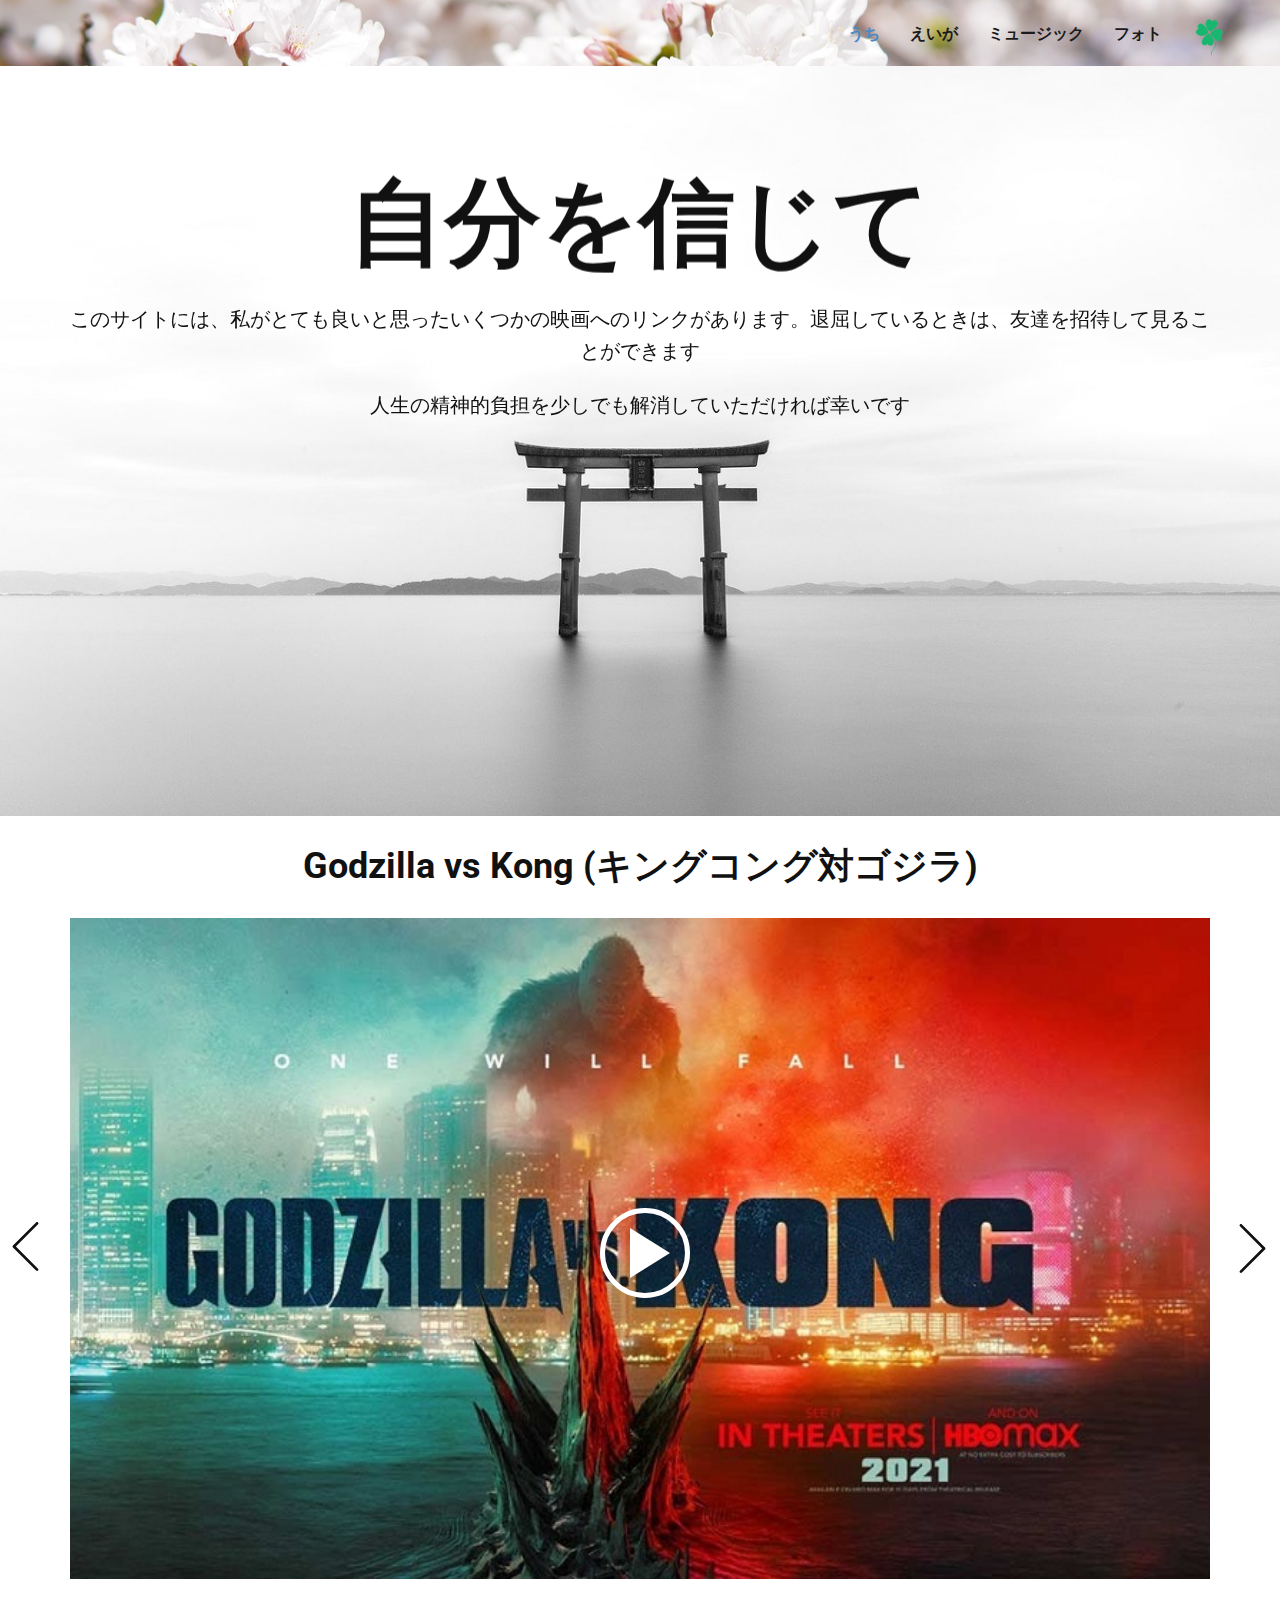
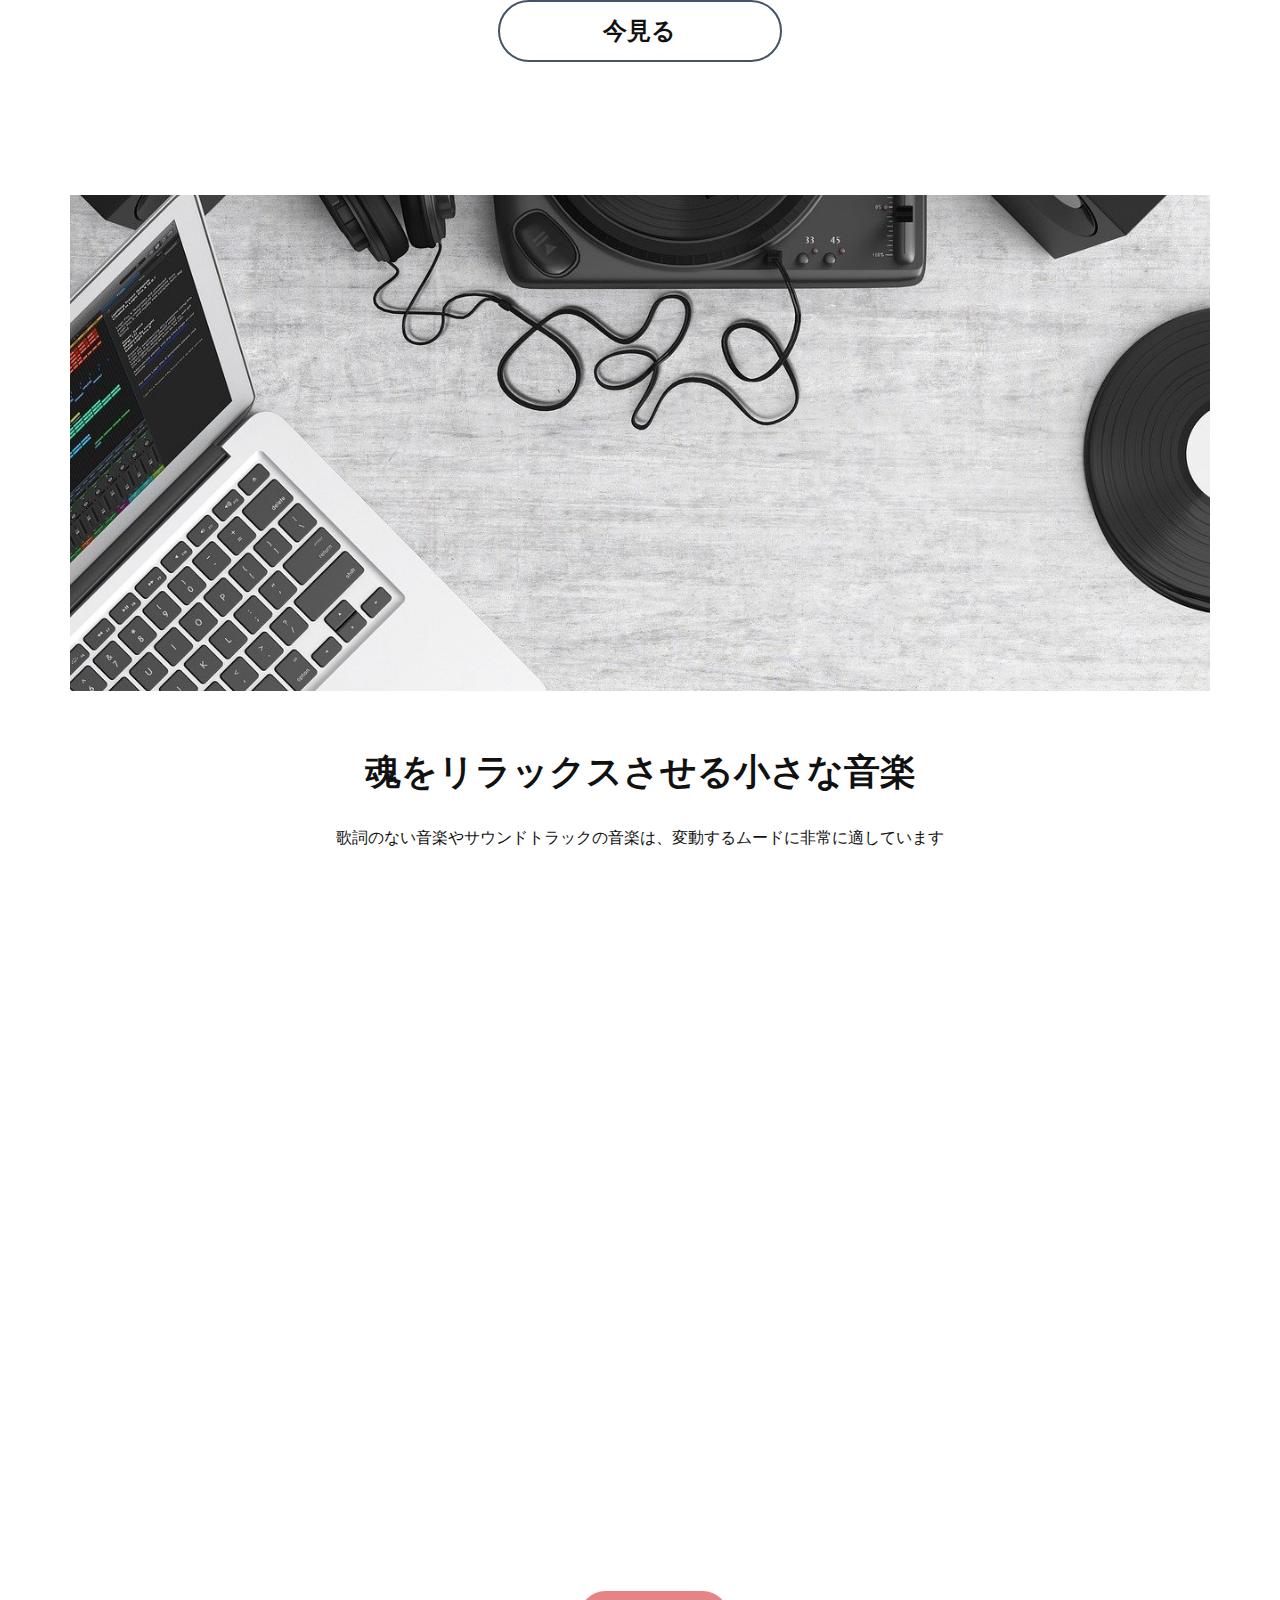
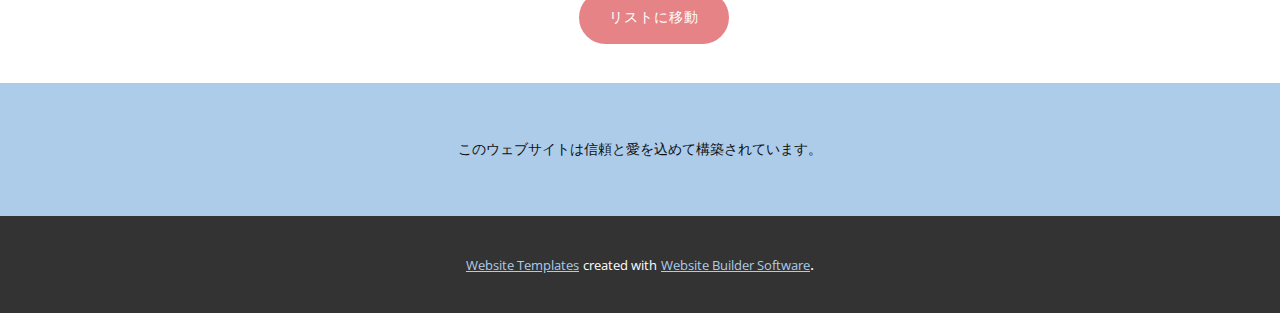
==== うち.html @ 63683cb4 "Add files via upload" ====
<!DOCTYPE html>
<html style="font-size: 16px;">
  <head>
    <meta name="viewport" content="width=device-width, initial-scale=1.0">
    <meta charset="utf-8">
    <meta name="keywords" content="自分を信じて">
    <meta name="description" content="​このウェブサイトは、退屈で退屈な流行の日の精神を強化することを目的として作成されました">
    <meta name="page_type" content="np-template-header-footer-from-plugin">
    <title>うち</title>
    <link rel="stylesheet" href="nicepage.css" media="screen">
<link rel="stylesheet" href="うち.css" media="screen">
    <script class="u-script" type="text/javascript" src="jquery.js" defer=""></script>
    <script class="u-script" type="text/javascript" src="nicepage.js" defer=""></script>
    <meta name="generator" content="Nicepage 3.23.0, nicepage.com">
    
    
    
    
    
    
    
    
    <link id="u-theme-google-font" rel="stylesheet" href="https://fonts.googleapis.com/css?family=Roboto:100,100i,300,300i,400,400i,500,500i,700,700i,900,900i|Open+Sans:300,300i,400,400i,600,600i,700,700i,800,800i">
    
    
    
    
    
    
    <script type="application/ld+json">{
		"@context": "http://schema.org",
		"@type": "Organization",
		"name": "",
		"logo": "images/istockphoto-1254566487-612x612-removebg-preview.png"
}</script>
    <meta name="theme-color" content="#478ac9">
    <meta property="og:title" content="うち">
    <meta property="og:description" content="​このウェブサイトは、退屈で退屈な流行の日の精神を強化することを目的として作成されました">
    <meta property="og:type" content="website">
  </head>
  <body class="u-body"><header class="u-clearfix u-header u-image u-sticky u-sticky-8713 u-valign-middle-sm u-header" id="sec-ef96" data-image-width="1280" data-image-height="855"><div class="u-clearfix u-sheet u-sheet-1">
        <a href="うち.html" data-page-id="220400551" class="u-image u-image-default u-logo u-image-1" data-image-width="500" data-image-height="500" title="うち">
          <img src="images/istockphoto-1254566487-612x612-removebg-preview.png" class="u-logo-image u-logo-image-1">
        </a>
        <nav class="u-menu u-menu-dropdown u-offcanvas u-menu-1" data-responsive-from="MD">
          <div class="menu-collapse" style="font-size: 1rem; letter-spacing: 0px; font-weight: 700; text-transform: uppercase;">
            <a class="u-button-style u-custom-active-border-color u-custom-active-color u-custom-border u-custom-border-color u-custom-border-radius u-custom-borders u-custom-hover-border-color u-custom-hover-color u-custom-left-right-menu-spacing u-custom-padding-bottom u-custom-text-active-color u-custom-text-color u-custom-text-hover-color u-custom-top-bottom-menu-spacing u-nav-link u-text-active-palette-1-base u-text-hover-palette-2-base" href="#" style="font-size: calc(1em + 10px); padding: 5px 0px;">
              <svg><use xmlns:xlink="http://www.w3.org/1999/xlink" xlink:href="#menu-hamburger"></use></svg>
              <svg version="1.1" xmlns="http://www.w3.org/2000/svg" xmlns:xlink="http://www.w3.org/1999/xlink"><defs><symbol id="menu-hamburger" viewBox="0 0 16 16" style="width: 16px; height: 16px;"><rect y="1" width="16" height="2"></rect><rect y="7" width="16" height="2"></rect><rect y="13" width="16" height="2"></rect>
</symbol>
</defs></svg>
            </a>
          </div>
          <div class="u-custom-menu u-nav-container">
            <ul class="u-nav u-spacing-30 u-unstyled u-nav-1"><li class="u-nav-item"><a class="u-button-style u-nav-link u-text-active-palette-1-base u-text-grey-90 u-text-hover-grey-90" href="うち.html" style="padding: 14px 0px;">うち</a>
</li><li class="u-nav-item"><a class="u-button-style u-nav-link u-text-active-palette-1-base u-text-grey-90 u-text-hover-grey-90" href="えいが.html" style="padding: 14px 0px;">えいが</a>
</li><li class="u-nav-item"><a class="u-button-style u-nav-link u-text-active-palette-1-base u-text-grey-90 u-text-hover-grey-90" href="ミュージック.html" style="padding: 14px 0px;">ミュージック</a>
</li><li class="u-nav-item"><a class="u-button-style u-nav-link u-text-active-palette-1-base u-text-grey-90 u-text-hover-grey-90" style="padding: 14px 0px;">フォト</a>
</li></ul>
          </div>
          <div class="u-custom-menu u-nav-container-collapse">
            <div class="u-black u-container-style u-inner-container-layout u-opacity u-opacity-95 u-sidenav">
              <div class="u-sidenav-overflow">
                <div class="u-menu-close"></div>
                <ul class="u-align-center u-nav u-popupmenu-items u-unstyled u-nav-2"><li class="u-nav-item"><a class="u-button-style u-nav-link" href="うち.html" style="padding: 16px 0px;">うち</a>
</li><li class="u-nav-item"><a class="u-button-style u-nav-link" href="えいが.html" style="padding: 16px 0px;">えいが</a>
</li><li class="u-nav-item"><a class="u-button-style u-nav-link" href="ミュージック.html" style="padding: 16px 0px;">ミュージック</a>
</li><li class="u-nav-item"><a class="u-button-style u-nav-link" style="padding: 16px 0px;">フォト</a>
</li></ul>
              </div>
            </div>
            <div class="u-black u-menu-overlay u-opacity u-opacity-70"></div>
          </div>
        </nav>
      </div></header>
    <section class="skrollable u-align-center u-clearfix u-image u-parallax u-section-1" src="" id="sec-85e0" data-image-width="1280" data-image-height="854">
      <div class="u-clearfix u-sheet u-sheet-1">
        <h1 class="u-align-center u-text u-text-default u-title u-text-1" data-animation-name="slideIn" data-animation-duration="1000" data-animation-delay="0" data-animation-direction="Down">自分を信じて</h1>
        <p class="u-align-center u-large-text u-text u-text-variant u-text-2" data-animation-name="fadeIn" data-animation-duration="1500" data-animation-delay="1000" data-animation-direction=""> このサイトには、私がとても良いと思ったいくつかの映画へのリンクがあ​​ります。退屈しているときは、友達を招待して見ることができます</p>
        <h5 class="u-align-center u-text u-text-default u-text-3" data-animation-name="fadeIn" data-animation-duration="1500" data-animation-delay="2000" data-animation-direction=""> 人生の精神的負担を少しでも解消していただければ幸いです</h5>
      </div>
    </section>
    <section id="carousel_d64b" class="u-carousel u-carousel-fade u-slide u-valign-middle-xs u-block-33c3-1" data-u-ride="false" data-interval="0" data-pause="false">
      <ol class="u-absolute-hcenter-lg u-absolute-hcenter-xl u-absolute-hcenter-xs u-carousel-indicators u-hidden-lg u-hidden-xl u-block-33c3-5">
        <li data-u-target="#carousel_d64b" class="u-active u-active-black u-grey-30" data-u-slide-to="0" style="background-image: none; height: 6px; width: 20px;"></li>
        <li data-u-target="#carousel_d64b" class="u-active-black u-grey-30" data-u-slide-to="1" style="background-image: none; height: 6px; width: 20px;"></li>
        <li data-u-target="#carousel_d64b" class="u-active-black u-grey-30" data-u-slide-to="2" style="background-image: none; height: 6px; width: 20px;"></li>
        <li data-u-target="#carousel_d64b" class="u-active-black u-grey-30" data-u-slide-to="3" style="background-image: none; height: 6px; width: 20px;"></li>
        <li data-u-target="#carousel_d64b" class="u-active-black u-grey-30" style="background-image: none; height: 6px; width: 20px;" data-u-slide-to="4"></li>
        <li data-u-target="#carousel_d64b" class="u-active-black u-grey-30" style="background-image: none; height: 6px; width: 20px;" data-u-slide-to="5"></li>
        <li data-u-target="#carousel_d64b" class="u-active-black u-grey-30" style="background-image: none; height: 6px; width: 20px;" data-u-slide-to="6"></li>
        <li data-u-target="#carousel_d64b" class="u-active-black u-grey-30" style="background-image: none; height: 6px; width: 20px;" data-u-slide-to="7"></li>
      </ol>
      <div class="u-carousel-inner" role="listbox">
        <div class="u-active u-align-center u-carousel-item u-clearfix u-white u-section-2-1">
          <div class="u-clearfix u-sheet u-sheet-1">
            <h2 class="u-text u-text-default u-text-1">Godzilla vs Kong (キングコング対ゴジラ)</h2>
            <div class="u-expanded-width-xs u-video u-video-contain u-video-1">
              <div class="embed-responsive embed-responsive-1">
                <iframe style="position: absolute;top: 0;left: 0;width: 100%;height: 100%;" class="embed-responsive-item" data-src="https://www.youtube.com/embed/odM92ap8_c0?mute=1&amp;showinfo=1&amp;controls=1&amp;start=0" data-poster="images/Godzilla-Kong-Film-5421a1.jpg" frameborder="0" allowfullscreen=""></iframe>
                <button class="u-video-poster u-video-poster-1" data-src="images/Godzilla-Kong-Film-5421a1.jpg"></button>
              </div>
            </div>
            <a href="https://phimmoiplus.net/info/godzilla-dai-chien-kong-pm8757" class="u-border-2 u-border-palette-1-dark-2 u-btn u-btn-round u-button-style u-hover-black u-radius-50 u-white u-btn-1" target="_blank"> 今見る</a>
          </div>
        </div>
        <div class="u-align-center u-carousel-item u-clearfix u-section-2-2">
          <div class="u-clearfix u-sheet u-sheet-1">
            <h2 class="u-text u-text-default u-text-1">
              <span style="font-weight: 700;">A Quiet Place</span> (<b>クワイエット・プレイス)</b>
            </h2>
            <div class="u-expanded-width-xs u-video u-video-contain u-video-1">
              <div class="embed-responsive embed-responsive-1">
                <iframe style="position: absolute;top: 0;left: 0;width: 100%;height: 100%;" class="embed-responsive-item" data-src="https://www.youtube.com/embed/WR7cc5t7tv8?mute=0&amp;showinfo=1&amp;controls=1&amp;start=0" data-poster="images/A-Quiet-Place-film.jpg" frameborder="0" allowfullscreen=""></iframe>
                <button class="u-video-poster u-video-poster-1" data-src="images/A-Quiet-Place-film.jpg"></button>
              </div>
            </div>
            <a href="https://phimmoiplus.net/info/vung-dat-cam-lang-pm390" class="u-border-2 u-border-palette-1-dark-2 u-btn u-btn-round u-button-style u-hover-black u-radius-50 u-white u-btn-1" target="_blank"> 今見る</a>
          </div>
        </div>
        <div class="u-align-center u-carousel-item u-clearfix u-section-2-3">
          <div class="u-clearfix u-sheet u-sheet-1">
            <h2 class="u-text u-text-default u-text-1"> A Quiet Place Part II&nbsp;(<b></b>クワイエット・プレイス 破られた沈黙<b>)</b>
            </h2>
            <div class="u-expanded-width-xs u-video u-video-contain u-video-1">
              <div class="embed-responsive embed-responsive-1">
                <iframe style="position: absolute;top: 0;left: 0;width: 100%;height: 100%;" class="embed-responsive-item" data-src="https://www.youtube.com/embed/BpdDN9d9Jio?mute=0&amp;showinfo=1&amp;controls=1&amp;start=0" data-poster="images/quiet-place-2.jpg" frameborder="0" allowfullscreen=""></iframe>
                <button class="u-video-poster u-video-poster-1" data-src="images/quiet-place-2.jpg"></button>
              </div>
            </div>
            <a href="https://phimmoiplus.net/info/vung-dat-cam-lang-2-pm7931" class="u-border-2 u-border-palette-1-dark-2 u-btn u-btn-round u-button-style u-hover-black u-radius-50 u-white u-btn-1" target="_blank"> 今見る</a>
          </div>
        </div>
        <div class="u-align-center u-carousel-item u-clearfix u-section-2-4">
          <div class="u-clearfix u-sheet u-sheet-1">
            <h2 class="u-text u-text-default u-text-1">The Suicide Squad (スーサイド・スクワッド)</h2>
            <div class="u-expanded-width-xs u-video u-video-contain u-video-1">
              <div class="embed-responsive embed-responsive-1">
                <iframe style="position: absolute;top: 0;left: 0;width: 100%;height: 100%;" class="embed-responsive-item" data-src="https://www.youtube.com/embed/eg5ciqQzmK0?mute=0&amp;showinfo=1&amp;controls=1&amp;start=0" data-poster="images/The-Suicide-Squad-Online-Quad-1200.jpg" frameborder="0" allowfullscreen=""></iframe>
                <button class="u-video-poster u-video-poster-1" data-src="images/The-Suicide-Squad-Online-Quad-1200.jpg"></button>
              </div>
            </div>
            <a href="https://vphimzz.net/phim/the-suicide-squad-biet-doi-cam-tu-AHAFE/" class="u-border-2 u-border-palette-1-dark-2 u-btn u-btn-round u-button-style u-hover-black u-radius-50 u-white u-btn-1" target="_blank"> 今見る</a>
          </div>
        </div>
        <div class="u-align-center u-carousel-item u-clearfix u-section-2-5">
          <div class="u-clearfix u-sheet u-sheet-1">
            <h2 class="u-text u-text-default u-text-1">The dog of flanders (劇場版 フランダースの犬)</h2>
            <div class="u-expanded-width-xs u-video u-video-contain u-video-1">
              <div class="embed-responsive embed-responsive-1">
                <iframe style="position: absolute;top: 0;left: 0;width: 100%;height: 100%;" class="embed-responsive-item" data-src="https://www.youtube.com/embed/FgVKf8tgOug?mute=0&amp;showinfo=1&amp;controls=0&amp;start=0" data-poster="images/3975850.webp" frameborder="0" allowfullscreen=""></iframe>
                <button class="u-video-poster u-video-poster-1" data-src="images/3975850.webp"></button>
              </div>
            </div>
            <a href="https://youtu.be/51gIV1WOxdI" class="u-border-2 u-border-palette-1-dark-2 u-btn u-btn-round u-button-style u-hover-black u-radius-50 u-white u-btn-1" target="_blank"> 今見る</a>
          </div>
        </div>
        <div class="u-align-center u-carousel-item u-clearfix u-section-2-6">
          <div class="u-clearfix u-sheet u-sheet-1">
            <h2 class="u-text u-text-default u-text-1">Grave Of The Fireflies (​火垂るの墓)</h2>
            <div class="u-expanded-width-xs u-video u-video-contain u-video-1">
              <div class="embed-responsive embed-responsive-1">
                <iframe style="position: absolute;top: 0;left: 0;width: 100%;height: 100%;" class="embed-responsive-item" data-src="https://www.youtube.com/embed/4vPeTSRd580?mute=0&amp;showinfo=1&amp;controls=1&amp;start=0" data-poster="images/1-152394173625611810640041.jpg" frameborder="0" allowfullscreen=""></iframe>
                <button class="u-video-poster u-video-poster-1" data-src="images/1-152394173625611810640041.jpg"></button>
              </div>
            </div>
            <a href="https://youtu.be/8qmKpoEhqzg" class="u-border-2 u-border-palette-1-dark-2 u-btn u-btn-round u-button-style u-hover-black u-radius-50 u-white u-btn-1" target="_blank"> 今見る</a>
          </div>
        </div>
        <div class="u-align-center u-carousel-item u-clearfix u-section-2-7">
          <div class="u-clearfix u-sheet u-sheet-1">
            <h2 class="u-text u-text-default u-text-1"> Hotarubi no Mori e&nbsp;(<b></b> 蛍火の杜へ<b>)</b>
            </h2>
            <div class="u-expanded-width-xs u-video u-video-contain u-video-1">
              <div class="embed-responsive embed-responsive-1">
                <iframe style="position: absolute;top: 0;left: 0;width: 100%;height: 100%;" class="embed-responsive-item" data-src="https://www.youtube.com/embed/zOc3pbvFAww?mute=0&amp;showinfo=1&amp;controls=1&amp;start=0" data-poster="images/MV5BM2FkZjM5ODUtMGM0OC00ZTk2LWFjZDYtNmIzMGRhZWY0MjExXkEyXkFqcGdeQXVyNDgyODgxNjE._V1_1.jpg" frameborder="0" allowfullscreen=""></iframe>
                <button class="u-video-poster u-video-poster-1" data-src="images/MV5BM2FkZjM5ODUtMGM0OC00ZTk2LWFjZDYtNmIzMGRhZWY0MjExXkEyXkFqcGdeQXVyNDgyODgxNjE._V1_1.jpg"></button>
              </div>
            </div>
            <a href="https://dongphym.co/en/movie/lac-vao-khu-rung-dom-dom-into-the-forest-of-fireflies-light-hotarubi-no-mori-e-2011_1crynQbW.html" class="u-border-2 u-border-palette-1-dark-2 u-btn u-btn-round u-button-style u-hover-black u-radius-50 u-white u-btn-1" target="_blank"> 今見る</a>
          </div>
        </div>
        <div class="u-align-center u-carousel-item u-clearfix u-palette-4-light-3 u-section-2-8">
          <div class="u-clearfix u-sheet u-sheet-1">
            <h2 class="u-text u-text-default u-text-1"> A Silent Voice (<b></b> 聲の形<b>)</b>
            </h2>
            <div class="u-expanded-width-xs u-video u-video-contain u-video-1">
              <div class="embed-responsive embed-responsive-1">
                <iframe style="position: absolute;top: 0;left: 0;width: 100%;height: 100%;" class="embed-responsive-item" data-src="https://www.youtube.com/embed/nfK6UgLra7g?mute=0&amp;showinfo=1&amp;controls=1&amp;start=0" data-poster="images/4308800_A-Silent-Voice-The-Movie.jpg" frameborder="0" allowfullscreen=""></iframe>
                <button class="u-video-poster u-video-poster-1" data-src="images/4308800_A-Silent-Voice-The-Movie.jpg"></button>
              </div>
            </div>
            <a href="https://phimmoiplus.net/xem/phim-dang-hinh-thanh-am-pm73829" class="u-border-2 u-border-palette-1-dark-2 u-btn u-btn-round u-button-style u-hover-black u-radius-50 u-white u-btn-1" target="_blank"> 今見る</a>
          </div>
        </div>
      </div>
      <a class="u-carousel-control u-carousel-control-prev u-hidden-md u-hidden-sm u-hidden-xs u-icon-circle u-text-body-color u-block-33c3-3" href="#carousel_d64b" role="button" data-u-slide="prev">
        <span aria-hidden="true">
          <svg viewBox="0 0 477.175 477.175"><path d="M145.188,238.575l215.5-215.5c5.3-5.3,5.3-13.8,0-19.1s-13.8-5.3-19.1,0l-225.1,225.1c-5.3,5.3-5.3,13.8,0,19.1l225.1,225
                    c2.6,2.6,6.1,4,9.5,4s6.9-1.3,9.5-4c5.3-5.3,5.3-13.8,0-19.1L145.188,238.575z"></path></svg>
        </span>
        <span class="sr-only">Previous</span>
      </a>
      <a class="u-carousel-control u-carousel-control-next u-hidden-md u-hidden-sm u-hidden-xs u-icon-circle u-text-body-color u-block-33c3-4" href="#carousel_d64b" role="button" data-u-slide="next">
        <span aria-hidden="true">
          <svg viewBox="0 0 477.175 477.175"><path d="M360.731,229.075l-225.1-225.1c-5.3-5.3-13.8-5.3-19.1,0s-5.3,13.8,0,19.1l215.5,215.5l-215.5,215.5
                    c-5.3,5.3-5.3,13.8,0,19.1c2.6,2.6,6.1,4,9.5,4c3.4,0,6.9-1.3,9.5-4l225.1-225.1C365.931,242.875,365.931,234.275,360.731,229.075z"></path></svg>
        </span>
        <span class="sr-only">Next</span>
      </a>
    </section>
    <section class="u-clearfix u-section-3" id="sec-c1f1">
      <div class="u-clearfix u-sheet u-sheet-1">
        <div class="u-clearfix u-expanded-width u-gutter-0 u-layout-wrap u-layout-wrap-1">
          <div class="u-gutter-0 u-layout">
            <div class="u-layout-col">
              <div class="u-align-left u-container-style u-image u-layout-cell u-size-30 u-image-1" data-image-width="150" data-image-height="90">
                <div class="u-container-layout u-container-layout-1"></div>
              </div>
              <div class="u-align-center u-container-style u-layout-cell u-size-30 u-white u-layout-cell-2">
                <div class="u-container-layout u-container-layout-2">
                  <h2 class="u-align-center u-text u-text-default u-text-1"> 魂をリラックスさせる小さな音楽</h2>
                  <p class="u-align-center u-text u-text-2"> 歌詞のない音楽やサウンドトラックの音楽は、変動するムードに非常に適しています</p>
                  <div class="u-video u-video-contain u-video-1">
                    <div class="embed-responsive embed-responsive-1">
                      <iframe style="position: absolute;top: 0;left: 0;width: 100%;height: 100%;" class="embed-responsive-item" src="https://player.vimeo.com/video/587649951?loop=0&amp;muted=0&amp;title=0" frameborder="0" allowfullscreen=""></iframe>
                    </div>
                  </div>
                  <div class="u-video u-video-contain u-video-2">
                    <div class="embed-responsive embed-responsive-2">
                      <iframe style="position: absolute;top: 0;left: 0;width: 100%;height: 100%;" class="embed-responsive-item" src="https://player.vimeo.com/video/587651336?loop=0&amp;muted=0&amp;title=0" frameborder="0" allowfullscreen=""></iframe>
                    </div>
                  </div>
                </div>
              </div>
            </div>
          </div>
        </div>
      </div>
    </section>
    <section class="u-clearfix u-section-4" id="sec-bfe0">
      <div class="u-clearfix u-sheet u-sheet-1">
        <div class="u-video u-video-contain u-video-1" data-animation-name="" data-animation-duration="0" data-animation-delay="0" data-animation-direction="">
          <div class="embed-responsive embed-responsive-1">
            <iframe style="position: absolute;top: 0;left: 0;width: 100%;height: 100%;" class="embed-responsive-item" src="https://player.vimeo.com/video/587652229?loop=0&amp;muted=0&amp;title=0" frameborder="0" allowfullscreen=""></iframe>
          </div>
        </div>
        <div class="u-video u-video-contain u-video-2" data-animation-name="" data-animation-duration="0" data-animation-delay="0" data-animation-direction="">
          <div class="embed-responsive embed-responsive-2">
            <iframe style="position: absolute;top: 0;left: 0;width: 100%;height: 100%;" class="embed-responsive-item" src="https://player.vimeo.com/video/587653311?loop=0&amp;muted=0&amp;title=0" frameborder="0" allowfullscreen=""></iframe>
          </div>
        </div>
        <a href="#" class="u-border-none u-btn u-btn-round u-button-style u-palette-2-light-1 u-radius-29 u-btn-1"> リストに移動</a>
      </div>
    </section>
    
    
    
    <footer class="u-align-center u-clearfix u-footer u-palette-1-light-2 u-footer" id="sec-8311"><div class="u-clearfix u-sheet u-sheet-1">
        <p class="u-small-text u-text u-text-variant u-text-1"> このウェブサイトは信頼と愛を込めて構築されています。</p>
      </div></footer>
    <section class="u-backlink u-clearfix u-grey-80">
      <a class="u-link" href="https://nicepage.com/website-templates" target="_blank">
        <span>Website Templates</span>
      </a>
      <p class="u-text">
        <span>created with</span>
      </p>
      <a class="u-link" href="https://nicepage.com/" target="_blank">
        <span>Website Builder Software</span>
      </a>. 
    </section>
  </body>
</html>
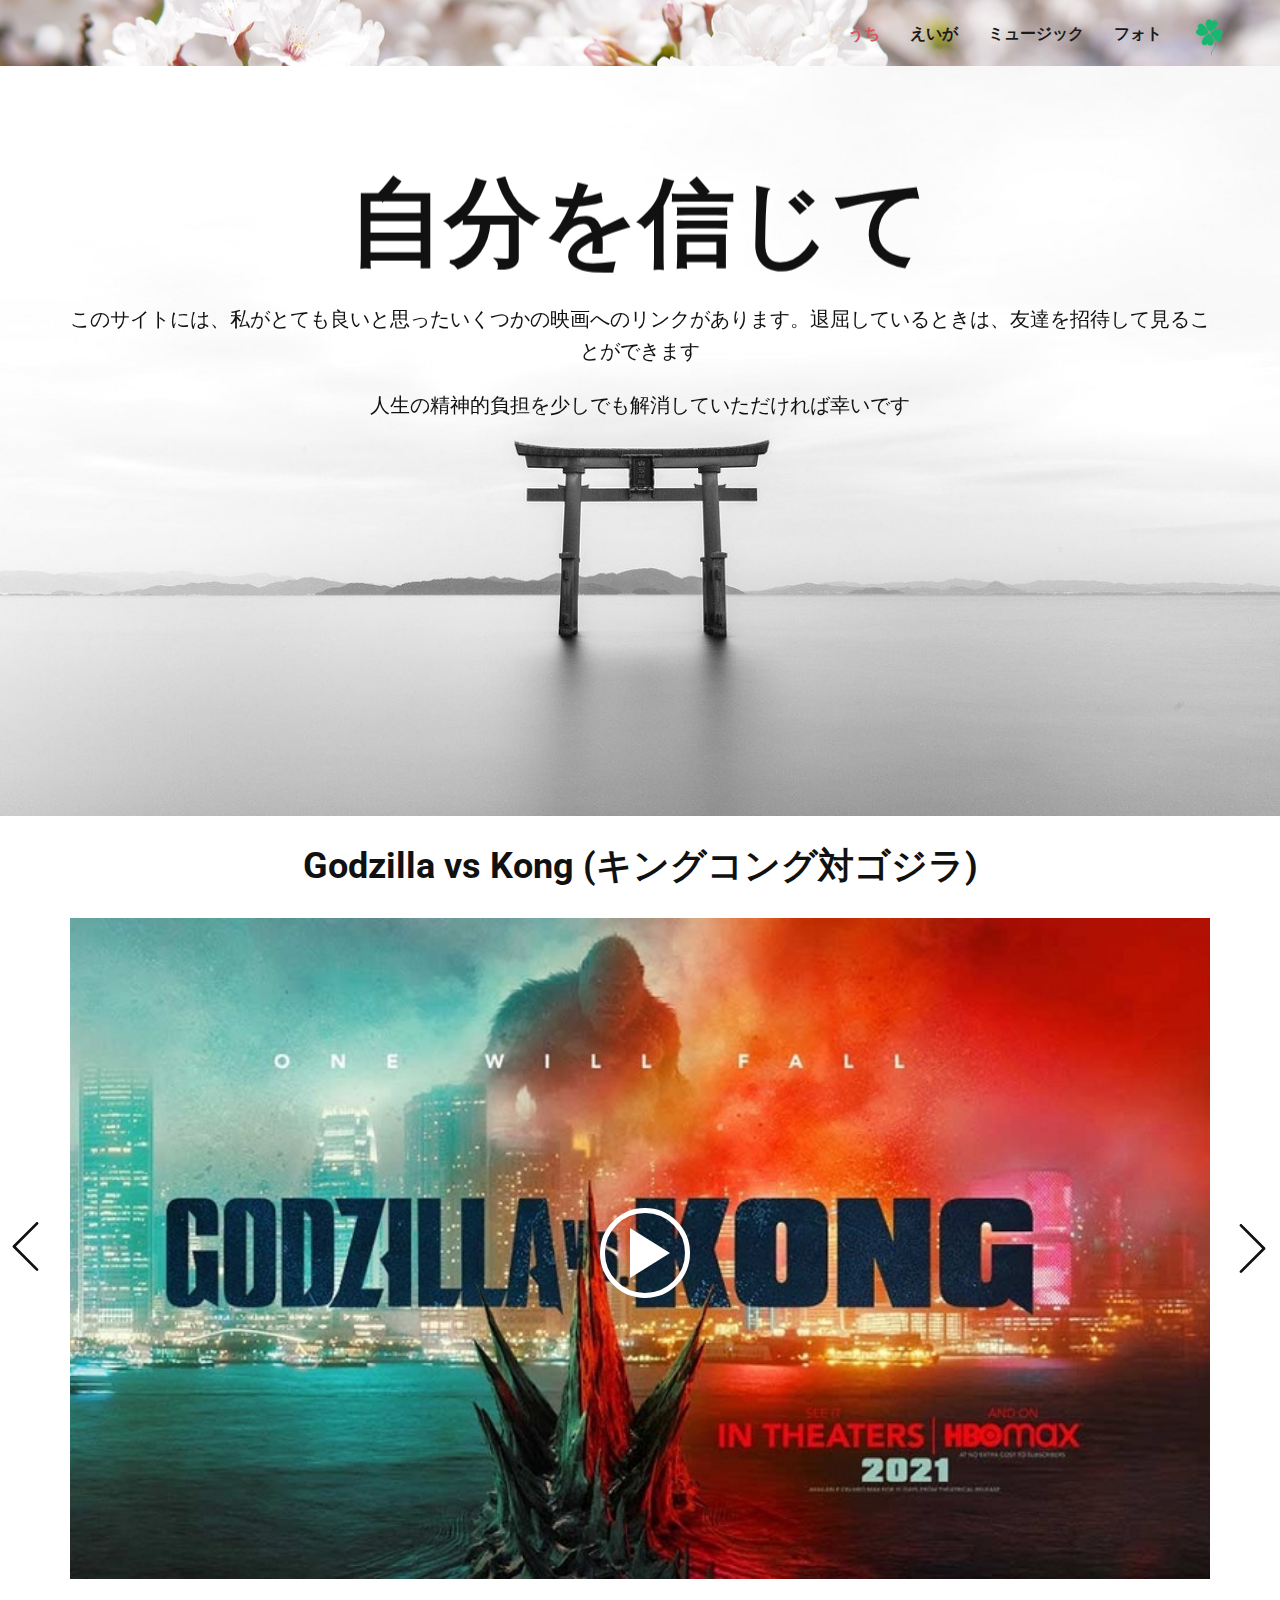
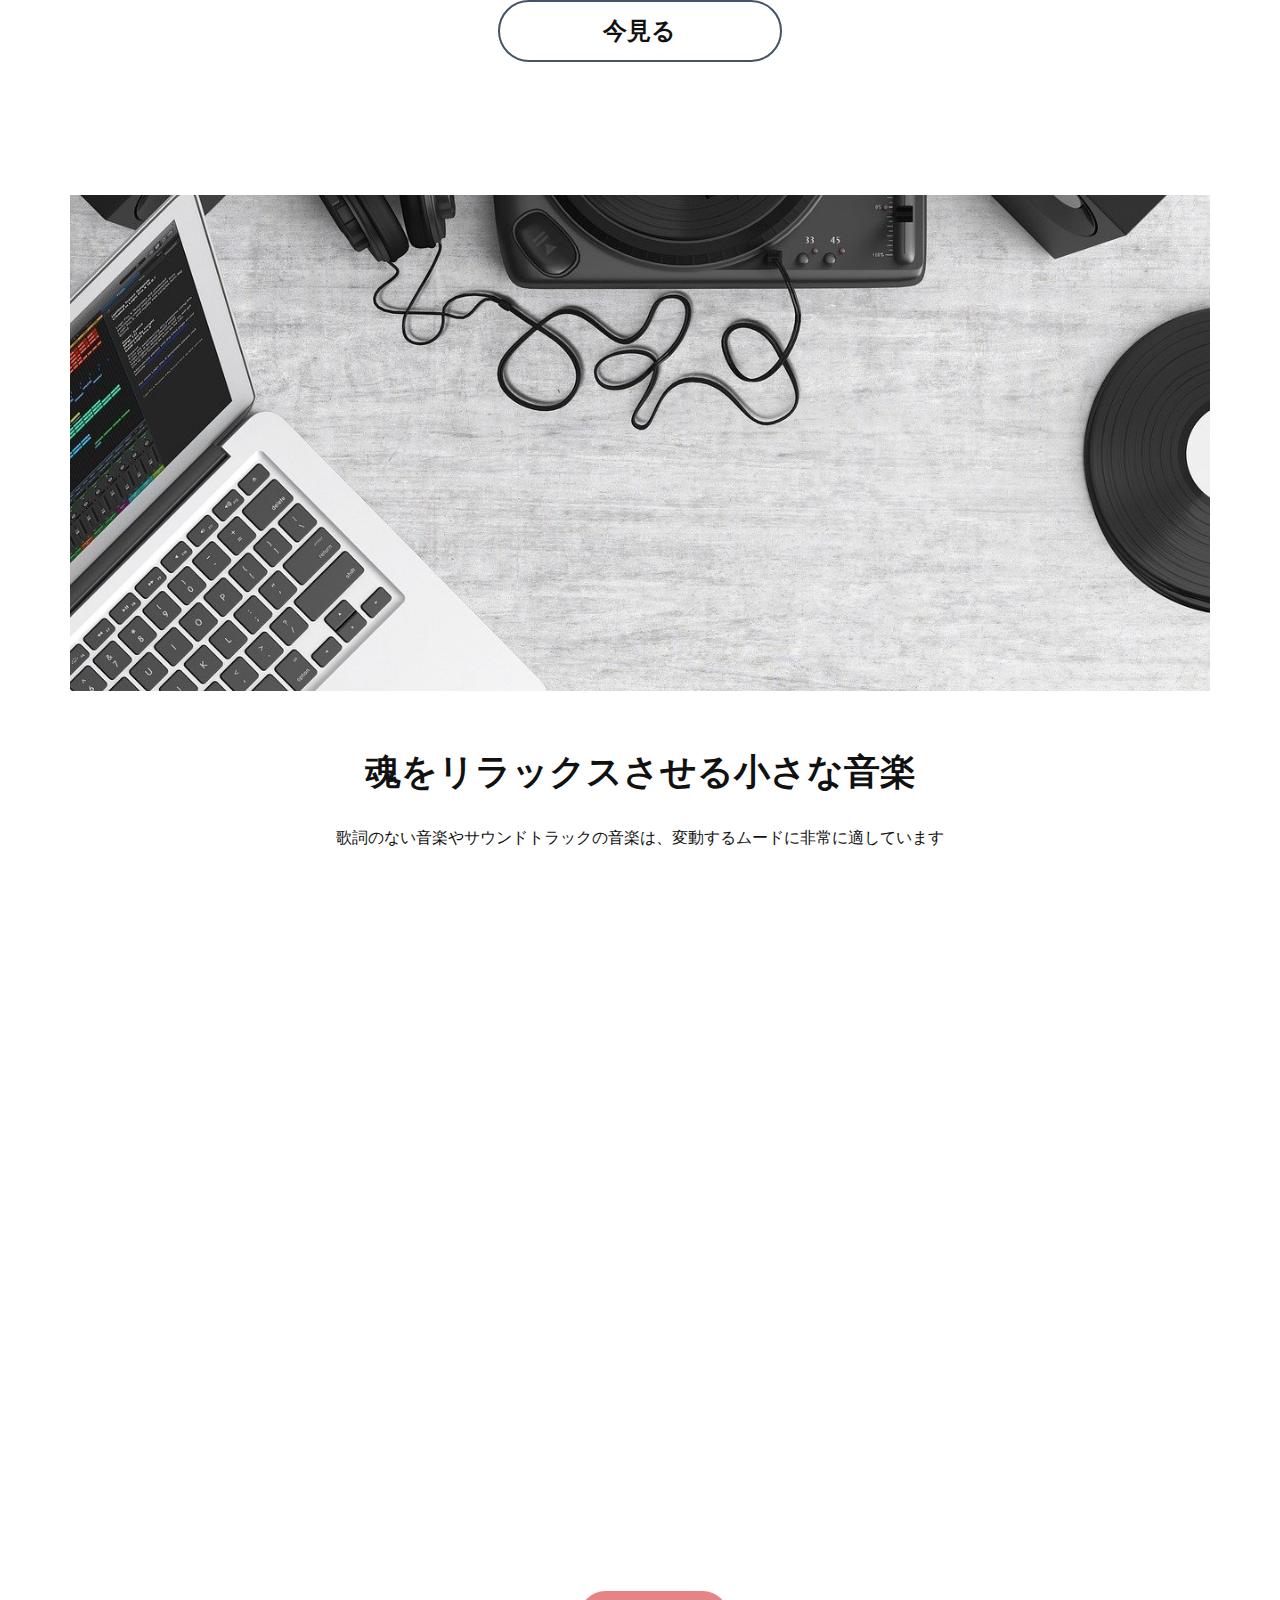
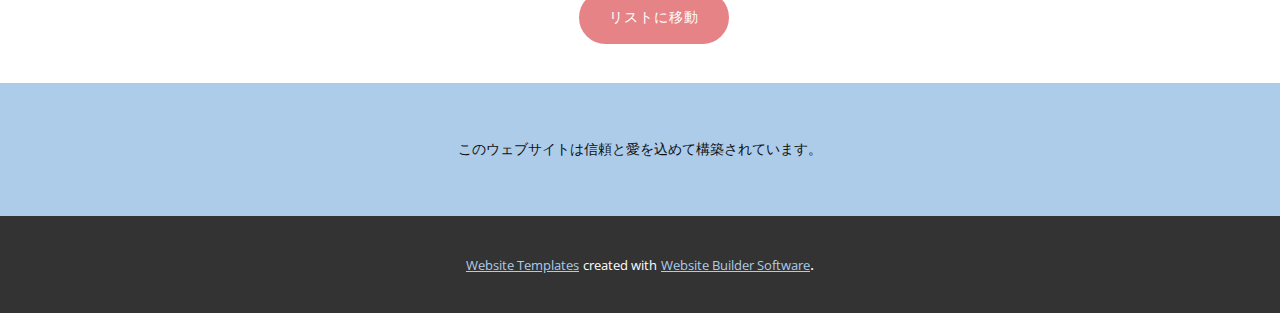
==== commit b5d265a3: "Add files via upload" ====
--- a/うち.html
+++ b/うち.html
@@ -52,10 +52,10 @@
             </a>
           </div>
           <div class="u-custom-menu u-nav-container">
-            <ul class="u-nav u-spacing-30 u-unstyled u-nav-1"><li class="u-nav-item"><a class="u-button-style u-nav-link u-text-active-palette-1-base u-text-grey-90 u-text-hover-grey-90" href="うち.html" style="padding: 14px 0px;">うち</a>
-</li><li class="u-nav-item"><a class="u-button-style u-nav-link u-text-active-palette-1-base u-text-grey-90 u-text-hover-grey-90" href="えいが.html" style="padding: 14px 0px;">えいが</a>
-</li><li class="u-nav-item"><a class="u-button-style u-nav-link u-text-active-palette-1-base u-text-grey-90 u-text-hover-grey-90" href="ミュージック.html" style="padding: 14px 0px;">ミュージック</a>
-</li><li class="u-nav-item"><a class="u-button-style u-nav-link u-text-active-palette-1-base u-text-grey-90 u-text-hover-grey-90" style="padding: 14px 0px;">フォト</a>
+            <ul class="u-nav u-spacing-30 u-unstyled u-nav-1"><li class="u-nav-item"><a class="u-button-style u-nav-link u-text-active-palette-2-base u-text-grey-90 u-text-hover-grey-90" href="うち.html" style="padding: 14px 0px;">うち</a>
+</li><li class="u-nav-item"><a class="u-button-style u-nav-link u-text-active-palette-2-base u-text-grey-90 u-text-hover-grey-90" href="えいが.html" style="padding: 14px 0px;">えいが</a>
+</li><li class="u-nav-item"><a class="u-button-style u-nav-link u-text-active-palette-2-base u-text-grey-90 u-text-hover-grey-90" href="ミュージック.html" style="padding: 14px 0px;">ミュージック</a>
+</li><li class="u-nav-item"><a class="u-button-style u-nav-link u-text-active-palette-2-base u-text-grey-90 u-text-hover-grey-90" style="padding: 14px 0px;">フォト</a>
 </li></ul>
           </div>
           <div class="u-custom-menu u-nav-container-collapse">
@@ -239,7 +239,7 @@
       </div>
     </section>
     <section class="u-clearfix u-section-4" id="sec-bfe0">
-      <div class="u-clearfix u-sheet u-sheet-1">
+      <div class="u-clearfix u-sheet u-valign-top-md u-valign-top-sm u-sheet-1">
         <div class="u-video u-video-contain u-video-1" data-animation-name="" data-animation-duration="0" data-animation-delay="0" data-animation-direction="">
           <div class="embed-responsive embed-responsive-1">
             <iframe style="position: absolute;top: 0;left: 0;width: 100%;height: 100%;" class="embed-responsive-item" src="https://player.vimeo.com/video/587652229?loop=0&amp;muted=0&amp;title=0" frameborder="0" allowfullscreen=""></iframe>
--- a/nicepage.css
+++ b/nicepage.css
@@ -34635,13 +34635,16 @@
   }
 
   .u-header .u-image-1 {
-    width: 61px;
-    height: 60px;
-    margin-right: 11px;
+    width: 47px;
+    height: 48px;
+    margin-top: 14px;
+    margin-right: 46px;
   }
 
   .u-header .u-menu-1 {
-    margin-right: -26px;
+    margin-top: -42px;
+    margin-right: 10px;
+    margin-bottom: 20px;
   }
 }
 @media (max-width: 767px) {
@@ -34652,11 +34655,14 @@
   .u-header .u-image-1 {
     width: 40px;
     height: 47px;
-    margin-right: 11px;
+    margin-top: 5px;
+    margin-right: 39px;
   }
 
   .u-header .u-menu-1 {
-    margin-right: -26px;
+    margin-top: -41px;
+    margin-right: 0;
+    margin-bottom: 10px;
   }
 }
 @media (max-width: 575px) {
@@ -34665,14 +34671,15 @@
   }
 
   .u-header .u-image-1 {
-    width: 33px;
+    width: 32px;
     height: 35px;
-    margin-top: 3px;
+    margin-top: 8px;
+    margin-right: 33px;
   }
 
   .u-header .u-menu-1 {
     margin-top: -35px;
-    margin-bottom: 10px;
+    margin-bottom: 7px;
   }
 }
 .u-footer {
--- a/うち.css
+++ b/うち.css
@@ -683,6 +683,7 @@
   }
 }.u-section-1 {
   background-image: url("images/c94d2cd74ef39c611652676879395d078bb508276872fcda542c952730b86dfe2f20aa4fafbcc23a1c334d6a94f45b4f5d42e780074dc2d5025112_1280.jpg");
+  background-position: 50% 50%;
 }
 
 .u-section-1 .u-sheet-1 {
@@ -711,10 +712,6 @@
 }
 
 @media (max-width: 1199px) {
-  .u-section-1 {
-    background-position: 50% 50%;
-  }
-
   .u-section-1 .u-sheet-1 {
     min-height: 660px;
   }
@@ -733,6 +730,10 @@
 }
 
 @media (max-width: 767px) {
+  .u-section-1 {
+    background-position: 50% 50%;
+  }
+
   .u-section-1 .u-sheet-1 {
     min-height: 415px;
   }
@@ -874,7 +875,6 @@
 .u-section-3 .u-image-1 {
   background-image: url("images/a0167f15b4ebb15ee68799f2e33ab2dd10016acc10f25abef2b8da4a173257d99e7ce2afe2b0b5da08632894a30aba4fbb7dca51b0d04c635298ca_1280.jpg");
   min-height: 496px;
-  background-position: 50% 50%;
 }
 
 .u-section-3 .u-container-layout-1 {
@@ -944,6 +944,13 @@
     margin-right: 357px;
     margin-left: 0;
   }
+
+  .u-section-3 .u-video-2 {
+    margin-top: 20px;
+    margin-right: 357px;
+    margin-left: 0;
+    margin-bottom: initial;
+  }
 }
 
 @media (max-width: 991px) {
@@ -953,6 +960,7 @@
 
   .u-section-3 .u-image-1 {
     min-height: 313px;
+    background-position: 50% 50%;
   }
 
   .u-section-3 .u-container-layout-1 {
@@ -961,7 +969,7 @@
   }
 
   .u-section-3 .u-layout-cell-2 {
-    min-height: 100px;
+    min-height: 798px;
   }
 
   .u-section-3 .u-container-layout-2 {
@@ -969,8 +977,19 @@
     padding-right: 30px;
   }
 
+  .u-section-3 .u-text-2 {
+    width: auto;
+    margin-top: 19px;
+  }
+
   .u-section-3 .u-video-1 {
-    margin-right: 150px;
+    margin-top: 31px;
+    margin-left: auto;
+    margin-right: auto;
+  }
+
+  .u-section-3 .u-video-2 {
+    margin: 18px auto 0;
   }
 }
 
@@ -992,13 +1011,21 @@
     padding-right: 10px;
   }
 
+  .u-section-3 .u-layout-cell-2 {
+    min-height: 862px;
+  }
+
   .u-section-3 .u-container-layout-2 {
     padding-left: 10px;
     padding-right: 10px;
   }
 
   .u-section-3 .u-video-1 {
-    margin-right: 10px;
+    margin-top: 45px;
+  }
+
+  .u-section-3 .u-video-2 {
+    margin-top: 21px;
   }
 }
 
@@ -1007,24 +1034,22 @@
     min-height: 547px;
   }
 
-  .u-section-3 .u-layout-wrap-1 {
-    min-height: 365px;
-  }
-
   .u-section-3 .u-image-1 {
     min-height: 354px;
+  }
+
+  .u-section-3 .u-layout-cell-2 {
+    min-height: 100px;
   }
 
   .u-section-3 .u-video-1 {
     width: 320px;
     height: 180px;
-    margin-right: 0;
   }
 
   .u-section-3 .u-video-2 {
     width: 320px;
     height: 180px;
-    margin-top: -180px;
   }
 }.u-section-4 .u-sheet-1 {
   min-height: 417px;
@@ -1063,46 +1088,60 @@
 }
 
 @media (max-width: 1199px) {
+  .u-section-4 .u-video-2 {
+    margin-top: 20px;
+    margin-right: auto;
+    margin-left: 60px;
+    margin-bottom: initial;
+  }
+
   .u-section-4 .u-btn-1 {
-    margin-right: 281px;
+    margin-right: auto;
+    margin-left: 60px;
   }
 }
 
 @media (max-width: 991px) {
+  .u-section-4 .u-sheet-1 {
+    min-height: 723px;
+  }
+
+  .u-section-4 .u-video-1 {
+    margin-left: auto;
+  }
+
+  .u-section-4 .u-video-2 {
+    margin-left: auto;
+    margin-bottom: 0;
+  }
+
   .u-section-4 .u-btn-1 {
-    margin-right: 61px;
-  }
-}
-
-@media (max-width: 767px) {
-  .u-section-4 .u-video-1 {
-    margin-left: 30px;
-  }
-
-  .u-section-4 .u-video-2 {
-    margin-right: 30px;
-  }
-
-  .u-section-4 .u-btn-1 {
-    margin-right: 0;
+    margin-top: 46px;
+    margin-left: auto;
+    margin-bottom: 33px;
   }
 }
 
 @media (max-width: 575px) {
   .u-section-4 .u-sheet-1 {
-    min-height: 227px;
+    min-height: 533px;
   }
 
   .u-section-4 .u-video-1 {
-    width: 340px;
-    height: 191px;
-    margin-left: 0;
+    height: 180px;
+    width: 320px;
+    margin-top: 17px;
   }
 
   .u-section-4 .u-video-2 {
-    width: 340px;
-    height: 191px;
-    margin-top: -191px;
-    margin-right: 0;
+    height: 180px;
+    width: 320px;
+    margin-top: 10px;
+  }
+
+  .u-section-4 .u-btn-1 {
+    margin-top: 38px;
+    margin-bottom: 60px;
+    padding: 10px 15px 11px;
   }
 }